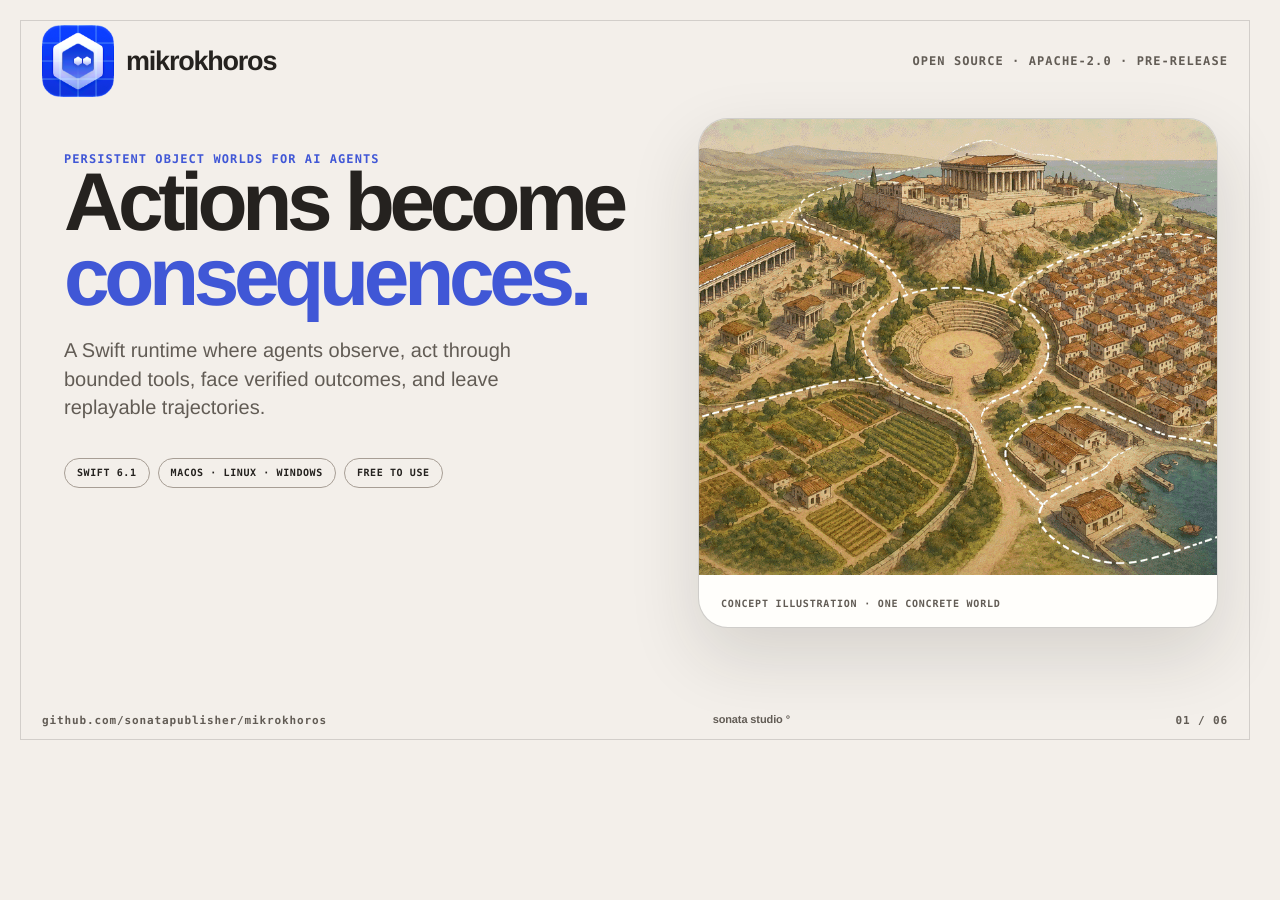
==== marketing/product-hunt/index.html @ 6857618b "Add mikrokhoros Product Hunt gallery drafts" ====
<!doctype html>
<html lang="en">
  <head>
    <meta charset="utf-8" />
    <meta name="viewport" content="width=1270, initial-scale=1" />
    <meta name="color-scheme" content="light" />
    <meta name="robots" content="noindex, nofollow" />
    <link rel="icon" href="data:," />
    <title>mikrokhoros Product Hunt gallery draft</title>
    <link rel="stylesheet" href="./styles.css" />
  </head>
  <body>
    <main class="gallery" aria-label="mikrokhoros Product Hunt gallery drafts">
      <article class="frame frame--hero" data-frame="1" aria-labelledby="frame-1-title">
        <header class="frame-header">
          <div class="product-mark" aria-label="mikrokhoros">
            <img
              class="product-icon"
              src="../../assets/mikrokhoros-logo.png"
              alt="mikrokhoros geometric blue icon"
            />
            <span class="product-wordmark">mikrokhoros</span>
          </div>
          <p class="status-line">OPEN SOURCE · APACHE-2.0 · PRE-RELEASE</p>
        </header>

        <section class="hero-copy">
          <p class="eyebrow">PERSISTENT OBJECT WORLDS FOR AI AGENTS</p>
          <h1 id="frame-1-title">Actions become<br /><span>consequences.</span></h1>
          <p class="lede">
            A Swift runtime where agents observe, act through bounded tools,
            face verified outcomes, and leave replayable trajectories.
          </p>
          <div class="fact-row" aria-label="Product facts">
            <span>SWIFT 6.1</span>
            <span>MACOS · LINUX · WINDOWS</span>
            <span>FREE TO USE</span>
          </div>
        </section>

        <figure class="hero-world">
          <img
            src="../../assets/mikrokhoros-world-map.png"
            alt="Illustrated persistent world with connected facilities, neighborhoods, cultivated areas, an amphitheatre, and a harbor"
          />
          <figcaption>CONCEPT ILLUSTRATION · ONE CONCRETE WORLD</figcaption>
        </figure>

        <footer class="frame-footer">
          <span class="canonical-lowercase">github.com/sonatapublisher/mikrokhoros</span>
          <span class="studio-signature">sonata studio °</span>
          <span>01 / 06</span>
        </footer>
      </article>

      <article class="frame frame--loop" data-frame="2" aria-labelledby="frame-2-title" hidden>
        <header class="frame-header frame-header--inverse">
          <div class="product-mark product-mark--inverse" aria-label="mikrokhoros">
            <img
              class="product-icon product-icon--small"
              src="../../assets/mikrokhoros-logo.png"
              alt="mikrokhoros geometric blue icon"
            />
            <span class="product-wordmark">mikrokhoros</span>
          </div>
          <p class="status-line">THE AGENT LOOP</p>
        </header>

        <section class="loop-intro">
          <p class="eyebrow eyebrow--inverse">THE WORLD IS THE AUTHORITY</p>
          <h1 id="frame-2-title">Agents act.<br />Worlds answer.</h1>
          <p class="lede lede--inverse">
            Each turn begins from current world state and ends in a validated,
            persistent transition.
          </p>
        </section>

        <ol class="loop-diagram" aria-label="mikrokhoros agent loop">
          <li>
            <span class="loop-index">01</span>
            <strong>Observe</strong>
            <small>Partial world context</small>
          </li>
          <li>
            <span class="loop-index">02</span>
            <strong>Plan</strong>
            <small>One concrete next step</small>
          </li>
          <li>
            <span class="loop-index">03</span>
            <strong>Act</strong>
            <small>Bounded object tools</small>
          </li>
          <li>
            <span class="loop-index">04</span>
            <strong>Verify</strong>
            <small>Authoritative transition</small>
          </li>
          <li>
            <span class="loop-index">05</span>
            <strong>Continue</strong>
            <small>Replay and adaptation</small>
          </li>
        </ol>

        <p class="loop-line" aria-hidden="true">
          OBSERVATION → PLAN → BOUNDED ACTION → VERIFIED STATE → NEXT OBSERVATION
        </p>

        <footer class="frame-footer frame-footer--inverse">
          <span>EXPLICIT AUTHORITY · RECOVERABLE CONSEQUENCES</span>
          <span class="studio-signature">sonata studio °</span>
          <span>02 / 06</span>
        </footer>
      </article>

      <article class="frame frame--world" data-frame="3" aria-labelledby="frame-3-title" hidden>
        <header class="frame-header frame-header--over-image">
          <div class="product-mark product-mark--compact" aria-label="mikrokhoros">
            <img
              class="product-icon product-icon--small"
              src="../../assets/mikrokhoros-logo.png"
              alt="mikrokhoros geometric blue icon"
            />
            <span class="product-wordmark">mikrokhoros</span>
          </div>
          <p class="status-line">PERSISTENT WORLD STRUCTURE</p>
        </header>

        <figure class="world-figure">
          <img
            src="../../assets/mikrokhoros-world-map.png"
            alt="Illustrated persistent world divided into connected local areas with facilities, paths, resources, and a harbor"
          />
        </figure>

        <section class="world-copy">
          <p class="eyebrow">SMALL WORLDS · CONCRETE STATE</p>
          <h1 id="frame-3-title">A place an agent<br />can understand.</h1>
          <p>
            Locality, possession, containment, resources, and access are part of
            the world—not background decoration.
          </p>
          <ul class="world-facts" aria-label="Persistent world properties">
            <li><span>01</span> Facilities and neighborhoods</li>
            <li><span>02</span> Shared paths and coordinates</li>
            <li><span>03</span> Objects with identity and state</li>
            <li><span>04</span> Durable records and outcomes</li>
          </ul>
        </section>

        <footer class="frame-footer frame-footer--over-image">
          <span>CONCEPT ILLUSTRATION</span>
          <span class="studio-signature">sonata studio °</span>
          <span>03 / 06</span>
        </footer>
      </article>

      <article class="frame frame--objects" data-frame="4" aria-labelledby="frame-4-title" hidden>
        <header class="frame-header">
          <div class="product-mark product-mark--compact" aria-label="mikrokhoros">
            <img
              class="product-icon product-icon--small"
              src="../../assets/mikrokhoros-logo.png"
              alt="mikrokhoros geometric blue icon"
            />
            <span class="product-wordmark">mikrokhoros</span>
          </div>
          <p class="status-line">THE OBJECT MODEL</p>
        </header>

        <section class="objects-title">
          <p class="eyebrow">FROM DEFINITION TO CONCRETE STATE</p>
          <h1 id="frame-4-title">Objects are<br />first-class.</h1>
          <p>
            Reusable behavior becomes a user-owned source, then an independent
            world object with its own identity, placement, and history.
          </p>
        </section>

        <ol class="object-flow" aria-label="mikrokhoros object lifecycle">
          <li>
            <span class="object-number">01</span>
            <strong>Object SDK</strong>
            <small>APIs · schemas · contracts</small>
          </li>
          <li>
            <span class="object-number">02</span>
            <strong>Package</strong>
            <small>Versioned reusable behavior</small>
          </li>
          <li>
            <span class="object-number">03</span>
            <strong>Inventory</strong>
            <small>User-owned source</small>
          </li>
          <li>
            <span class="object-number">04</span>
            <strong>World object</strong>
            <small>Independent concrete instance</small>
          </li>
        </ol>

        <div class="object-traits" aria-label="World object properties">
          <span>IDENTITY</span>
          <span>STATE</span>
          <span>AUTHORITY</span>
          <span>LINEAGE</span>
          <span>DURABLE RECORDS</span>
        </div>

        <footer class="frame-footer">
          <span>OBJECT SDK → PACKAGE → INVENTORY → WORLD OBJECT</span>
          <span class="studio-signature">sonata studio °</span>
          <span>04 / 06</span>
        </footer>
      </article>

      <article class="frame frame--surfaces" data-frame="5" aria-labelledby="frame-5-title" hidden>
        <header class="frame-header">
          <div class="product-mark product-mark--compact" aria-label="mikrokhoros">
            <img
              class="product-icon product-icon--small"
              src="../../assets/mikrokhoros-logo.png"
              alt="mikrokhoros geometric blue icon"
            />
            <span class="product-wordmark">mikrokhoros</span>
          </div>
          <p class="status-line">PRE-RELEASE · ONE NATIVE RUNTIME</p>
        </header>

        <section class="surfaces-copy">
          <p class="eyebrow">TWO HUMAN SURFACES</p>
          <h1 id="frame-5-title">Full CLI.<br />Local Web.</h1>
          <p>
            The <code class="inline-code">khoros</code> executable owns both interfaces over the same runtime,
            command engine, and persistent product state.
          </p>
          <pre class="terminal" aria-label="Commands to initialize and open a local world"><code><span>$</span> make install
<span>$</span> khoros init
<span>$</span> khoros web</code></pre>
          <p class="surface-note">MACOS + LINUX QUICK START · WINDOWS VIA POWERSHELL</p>
        </section>

        <figure class="interface-figure">
          <div class="interface-chrome" aria-hidden="true">
            <span></span><span></span><span></span>
            <b>127.0.0.1 · LOCAL</b>
          </div>
          <img
            src="../../docs/assets/design-v2-template-view.png"
            alt="mikrokhoros Web design reference showing the default-khoros template and its five components"
          />
          <figcaption><span>mikrokhoros</span> Web · product interface reference</figcaption>
        </figure>

        <footer class="frame-footer">
          <span>NATIVE LOOPBACK BROWSER INTERFACE</span>
          <span class="studio-signature">sonata studio °</span>
          <span>05 / 06</span>
        </footer>
      </article>

      <article class="frame frame--open" data-frame="6" aria-labelledby="frame-6-title" hidden>
        <header class="frame-header frame-header--inverse">
          <div class="product-mark product-mark--inverse" aria-label="mikrokhoros">
            <img
              class="product-icon product-icon--small"
              src="../../assets/mikrokhoros-logo.png"
              alt="mikrokhoros geometric blue icon"
            />
            <span class="product-wordmark">mikrokhoros</span>
          </div>
          <p class="status-line">SOURCE-PUBLIC · PRE-RELEASE</p>
        </header>

        <section class="open-copy">
          <p class="eyebrow eyebrow--inverse">APACHE-2.0</p>
          <h1 id="frame-6-title">Open source.<br /><span>Free to use.</span></h1>
          <p class="lede lede--inverse">
            Build a local world, inspect the runtime, create object packages,
            and help shape the project in public.
          </p>
          <div class="platform-strip" aria-label="Supported platforms">
            <span>SWIFT 6.1</span>
            <span>MACOS 13+</span>
            <span>LINUX</span>
            <span>WINDOWS</span>
          </div>
        </section>

        <aside class="open-action" aria-label="View source and start a local world">
          <img
            src="../../assets/mikrokhoros-logo.png"
            alt="mikrokhoros geometric blue icon"
          />
          <p>VIEW SOURCE</p>
          <strong>github.com/<br />sonatapublisher/<br />mikrokhoros</strong>
          <pre><code><span># macOS + Linux quick start</span>
make install
khoros init
khoros web</code></pre>
        </aside>

        <footer class="frame-footer frame-footer--inverse">
          <span>PUBLIC SOURCE · APACHE-2.0</span>
          <span class="studio-signature">sonata studio °</span>
          <span>06 / 06</span>
        </footer>
      </article>
    </main>

    <script>
      const requestedFrame = new URLSearchParams(window.location.search).get("frame") || "1";
      const frame = /^[1-6]$/.test(requestedFrame) ? requestedFrame : "1";
      for (const candidate of document.querySelectorAll("[data-frame]")) {
        candidate.hidden = candidate.dataset.frame !== frame;
      }
      document.documentElement.dataset.frame = frame;
      document.title = `mikrokhoros Product Hunt gallery draft ${frame}`;
    </script>
  </body>
</html>
---- marketing/product-hunt/styles.css ----
:root {
  color-scheme: light;
  --canvas: #f3efea;
  --paper: #fffefb;
  --surface: #f8f5f1;
  --line: #cfc7be;
  --line-strong: #a79e95;
  --ink: #25221f;
  --ink-soft: #625c55;
  --blue: #4057d6;
  --blue-bright: #246bfe;
  --blue-soft: #e4e8ff;
  --lime: #d7ff52;
  --sans: -apple-system, BlinkMacSystemFont, "Segoe UI", Helvetica, Arial, sans-serif;
  --mono: ui-monospace, "SFMono-Regular", "Cascadia Mono", "Segoe UI Mono", Consolas, monospace;
}

* {
  box-sizing: border-box;
}

html,
body {
  width: 1270px;
  height: 760px;
  margin: 0;
  overflow: hidden;
  background: var(--canvas);
}

body {
  color: var(--ink);
  font-family: var(--sans);
  -webkit-font-smoothing: antialiased;
  text-rendering: geometricPrecision;
}

[hidden] {
  display: none !important;
}

.gallery,
.frame {
  width: 1270px;
  height: 760px;
}

.frame {
  position: relative;
  overflow: hidden;
  background: var(--canvas);
}

.frame::before {
  position: absolute;
  inset: 20px;
  pointer-events: none;
  content: "";
  border: 1px solid rgba(37, 34, 31, 0.16);
}

.frame-header,
.frame-footer {
  position: absolute;
  z-index: 20;
  right: 42px;
  left: 42px;
  display: flex;
  align-items: center;
  justify-content: space-between;
}

.frame-header {
  top: 34px;
  height: 54px;
}

.frame-footer {
  bottom: 30px;
  height: 20px;
  color: var(--ink-soft);
  font-family: var(--mono);
  font-size: 11px;
  font-weight: 600;
  letter-spacing: 0.08em;
  text-transform: uppercase;
}

.product-mark {
  display: inline-flex;
  align-items: center;
  gap: 12px;
}

.product-icon {
  width: 72px;
  height: 72px;
  object-fit: contain;
}

.product-icon--small {
  width: 40px;
  height: 40px;
}

.product-wordmark {
  font-size: 27px;
  font-weight: 680;
  letter-spacing: -0.045em;
}

.product-mark--compact .product-wordmark {
  font-size: 24px;
}

.status-line,
.eyebrow {
  margin: 0;
  font-family: var(--mono);
  font-size: 12px;
  font-weight: 700;
  letter-spacing: 0.09em;
  text-transform: uppercase;
}

.status-line {
  color: var(--ink-soft);
}

.eyebrow {
  color: var(--blue);
}

.studio-signature {
  font-family: var(--sans);
  font-weight: 650;
  letter-spacing: -0.01em;
  text-transform: lowercase;
}

.canonical-lowercase {
  text-transform: lowercase;
}

h1,
p,
figure,
ol,
ul,
pre {
  margin-top: 0;
}

h1 {
  margin-bottom: 22px;
  font-size: 82px;
  font-weight: 760;
  letter-spacing: -0.065em;
  line-height: 0.91;
}

.lede {
  max-width: 490px;
  margin-bottom: 0;
  color: var(--ink-soft);
  font-size: 20px;
  line-height: 1.42;
}

.inline-code {
  font-family: var(--mono);
  font-size: 0.9em;
}

.frame--hero .hero-copy {
  position: absolute;
  z-index: 5;
  top: 152px;
  left: 64px;
  width: 610px;
}

.frame--hero h1 span {
  color: var(--blue);
}

.frame--hero .hero-world {
  position: absolute;
  top: 118px;
  right: 52px;
  width: 520px;
  height: 510px;
  margin: 0;
  overflow: hidden;
  background: var(--paper);
  border: 1px solid rgba(37, 34, 31, 0.22);
  border-radius: 30px;
  box-shadow: 0 28px 70px rgba(37, 34, 31, 0.14);
}

.frame--hero .hero-world img {
  width: 100%;
  height: 456px;
  object-fit: cover;
}

.frame--hero .hero-world figcaption {
  height: 54px;
  padding: 19px 22px 0;
  color: var(--ink-soft);
  font-family: var(--mono);
  font-size: 10px;
  font-weight: 700;
  letter-spacing: 0.08em;
}

.fact-row {
  display: flex;
  flex-wrap: wrap;
  gap: 8px;
  margin-top: 36px;
}

.fact-row span,
.platform-strip span {
  padding: 9px 12px 8px;
  font-family: var(--mono);
  font-size: 10px;
  font-weight: 800;
  letter-spacing: 0.06em;
  border: 1px solid var(--line-strong);
  border-radius: 999px;
}

.frame--loop,
.frame--open {
  color: #ffffff;
  background: var(--blue);
}

.frame--loop::before,
.frame--open::before {
  border-color: rgba(255, 255, 255, 0.3);
}

.frame-header--inverse .status-line,
.frame-footer--inverse,
.product-mark--inverse,
.eyebrow--inverse,
.lede--inverse {
  color: #ffffff;
}

.frame--loop .product-icon--small,
.frame--open .product-icon--small {
  border: 1px solid rgba(255, 255, 255, 0.56);
  border-radius: 12px;
}

.loop-intro {
  position: absolute;
  top: 140px;
  left: 64px;
  width: 480px;
}

.loop-intro h1 {
  font-size: 76px;
}

.loop-diagram {
  position: absolute;
  top: 152px;
  right: 54px;
  display: grid;
  width: 590px;
  height: 430px;
  padding: 0;
  list-style: none;
  grid-template-columns: 1fr 1fr;
  grid-template-rows: 1fr 1fr 1fr;
  border-top: 1px solid rgba(255, 255, 255, 0.5);
  border-left: 1px solid rgba(255, 255, 255, 0.5);
}

.loop-diagram li {
  position: relative;
  display: grid;
  align-content: end;
  min-width: 0;
  padding: 22px;
  border-right: 1px solid rgba(255, 255, 255, 0.5);
  border-bottom: 1px solid rgba(255, 255, 255, 0.5);
}

.loop-diagram li:nth-child(5) {
  color: var(--ink);
  background: var(--lime);
  grid-column: 1 / -1;
}

.loop-index {
  position: absolute;
  top: 16px;
  right: 18px;
  font-family: var(--mono);
  font-size: 11px;
}

.loop-diagram strong {
  font-size: 29px;
  letter-spacing: -0.04em;
}

.loop-diagram small {
  margin-top: 5px;
  font-family: var(--mono);
  font-size: 10px;
  letter-spacing: 0.04em;
  text-transform: uppercase;
}

.loop-line {
  position: absolute;
  bottom: 77px;
  left: 64px;
  margin: 0;
  font-family: var(--mono);
  font-size: 11px;
  font-weight: 700;
  letter-spacing: 0.06em;
}

.frame--world {
  background: #1d1c1a;
}

.frame--world::before {
  z-index: 30;
  border-color: rgba(255, 255, 255, 0.28);
}

.frame-header--over-image,
.frame-footer--over-image {
  color: #ffffff;
}

.frame-header--over-image .status-line,
.frame-footer--over-image {
  color: rgba(255, 255, 255, 0.85);
}

.frame-header--over-image .product-mark {
  padding: 6px 12px 6px 7px;
  background: rgba(20, 20, 18, 0.76);
  border: 1px solid rgba(255, 255, 255, 0.28);
  border-radius: 16px;
}

.world-figure {
  position: absolute;
  inset: 0 470px 0 0;
  margin: 0;
}

.world-figure::after {
  position: absolute;
  inset: 0;
  pointer-events: none;
  content: "";
  background: rgba(18, 18, 16, 0.12);
}

.world-figure img {
  width: 100%;
  height: 100%;
  object-fit: cover;
}

.world-copy {
  position: absolute;
  top: 0;
  right: 0;
  bottom: 0;
  width: 470px;
  padding: 138px 54px 76px 48px;
  color: #ffffff;
  background: #25221f;
}

.world-copy h1 {
  margin-top: 18px;
  font-size: 58px;
}

.world-copy > p:not(.eyebrow) {
  color: #d5cec7;
  font-size: 17px;
  line-height: 1.45;
}

.world-facts {
  display: grid;
  gap: 0;
  padding: 0;
  margin: 28px 0 0;
  list-style: none;
  border-top: 1px solid rgba(255, 255, 255, 0.28);
}

.world-facts li {
  display: flex;
  gap: 14px;
  align-items: center;
  min-height: 52px;
  font-size: 14px;
  border-bottom: 1px solid rgba(255, 255, 255, 0.28);
}

.world-facts span {
  color: var(--lime);
  font-family: var(--mono);
  font-size: 10px;
}

.frame--objects {
  background: var(--paper);
}

.objects-title {
  position: absolute;
  top: 142px;
  left: 64px;
  width: 410px;
}

.objects-title h1 {
  margin-top: 16px;
  font-size: 68px;
}

.objects-title > p:not(.eyebrow) {
  color: var(--ink-soft);
  font-size: 17px;
  line-height: 1.5;
}

.object-flow {
  position: absolute;
  top: 144px;
  right: 54px;
  display: grid;
  width: 674px;
  height: 394px;
  padding: 0;
  margin: 0;
  list-style: none;
  grid-template-columns: 1fr 1fr;
  border-top: 1px solid var(--line-strong);
  border-left: 1px solid var(--line-strong);
}

.object-flow li {
  position: relative;
  display: grid;
  align-content: end;
  padding: 24px;
  background: var(--surface);
  border-right: 1px solid var(--line-strong);
  border-bottom: 1px solid var(--line-strong);
}

.object-flow li:last-child {
  color: #ffffff;
  background: var(--blue);
}

.object-flow strong {
  font-size: 29px;
  letter-spacing: -0.04em;
}

.object-flow small {
  margin-top: 7px;
  color: inherit;
  font-family: var(--mono);
  font-size: 10px;
  letter-spacing: 0.04em;
  text-transform: uppercase;
}

.object-number {
  position: absolute;
  top: 18px;
  right: 18px;
  color: var(--blue);
  font-family: var(--mono);
  font-size: 11px;
  font-weight: 800;
}

.object-flow li:last-child .object-number {
  color: var(--lime);
}

.object-traits {
  position: absolute;
  right: 54px;
  bottom: 100px;
  display: flex;
  gap: 8px;
  width: 674px;
}

.object-traits span {
  flex: 1;
  padding: 10px 8px 9px;
  color: var(--ink-soft);
  font-family: var(--mono);
  font-size: 9px;
  font-weight: 800;
  text-align: center;
  border: 1px solid var(--line);
  border-radius: 999px;
}

.frame--surfaces {
  background: var(--canvas);
}

.surfaces-copy {
  position: absolute;
  top: 140px;
  left: 64px;
  width: 420px;
}

.surfaces-copy h1 {
  margin-top: 16px;
  font-size: 69px;
}

.surfaces-copy > p:not(.eyebrow):not(.surface-note) {
  color: var(--ink-soft);
  font-size: 17px;
  line-height: 1.5;
}

.terminal {
  margin: 28px 0 0;
  padding: 20px 22px;
  color: #ffffff;
  font-family: var(--mono);
  font-size: 15px;
  line-height: 1.75;
  background: var(--ink);
  border: 1px solid #000000;
  border-radius: 18px;
}

.terminal span {
  color: var(--lime);
}

.surface-note {
  margin-top: 14px;
  color: var(--ink-soft);
  font-family: var(--mono);
  font-size: 10px;
  font-weight: 800;
  letter-spacing: 0.08em;
}

.interface-figure {
  position: absolute;
  top: 130px;
  right: 46px;
  width: 700px;
  height: 510px;
  margin: 0;
  overflow: hidden;
  background: #ffffff;
  border: 1px solid var(--line-strong);
  border-radius: 28px;
  box-shadow: 0 28px 72px rgba(37, 34, 31, 0.16);
}

.interface-figure img {
  width: 700px;
  height: 466px;
  object-fit: cover;
  object-position: left top;
}

.interface-chrome {
  display: flex;
  gap: 6px;
  align-items: center;
  height: 34px;
  padding: 0 14px;
  background: var(--surface);
  border-bottom: 1px solid var(--line);
}

.interface-chrome span {
  width: 8px;
  height: 8px;
  background: var(--line-strong);
  border-radius: 50%;
}

.interface-chrome b {
  margin-left: auto;
  color: var(--ink-soft);
  font-family: var(--mono);
  font-size: 9px;
  letter-spacing: 0.08em;
}

.interface-figure figcaption {
  position: absolute;
  right: 0;
  bottom: 0;
  left: 0;
  height: 44px;
  padding: 15px 16px 0;
  color: var(--ink-soft);
  font-family: var(--mono);
  font-size: 9px;
  font-weight: 800;
  letter-spacing: 0.07em;
  background: #ffffff;
  border-top: 1px solid var(--line);
}

.interface-figure figcaption span {
  text-transform: lowercase;
}

.open-copy {
  position: absolute;
  top: 148px;
  left: 64px;
  width: 620px;
}

.open-copy h1 {
  margin-top: 17px;
  font-size: 86px;
}

.open-copy h1 span {
  color: var(--lime);
}

.platform-strip {
  display: flex;
  gap: 8px;
  margin-top: 34px;
}

.platform-strip span {
  color: #ffffff;
  border-color: rgba(255, 255, 255, 0.55);
}

.open-action {
  position: absolute;
  top: 125px;
  right: 58px;
  width: 380px;
  height: 520px;
  padding: 34px;
  color: var(--ink);
  background: var(--paper);
  border: 1px solid rgba(255, 255, 255, 0.65);
  border-radius: 32px;
  box-shadow: 0 30px 75px rgba(18, 22, 58, 0.35);
}

.open-action img {
  width: 96px;
  height: 96px;
}

.open-action p {
  margin: 28px 0 9px;
  color: var(--blue);
  font-family: var(--mono);
  font-size: 11px;
  font-weight: 800;
  letter-spacing: 0.08em;
}

.open-action strong {
  display: block;
  font-size: 30px;
  letter-spacing: -0.04em;
  line-height: 1.02;
}

.open-action pre {
  position: absolute;
  right: 34px;
  bottom: 34px;
  left: 34px;
  padding: 17px 18px;
  color: #ffffff;
  font-family: var(--mono);
  font-size: 13px;
  line-height: 1.55;
  background: var(--ink);
  border-radius: 16px;
}

.open-action pre span {
  color: var(--lime);
}

@media print {
  @page {
    size: 1270px 760px;
    margin: 0;
  }
}
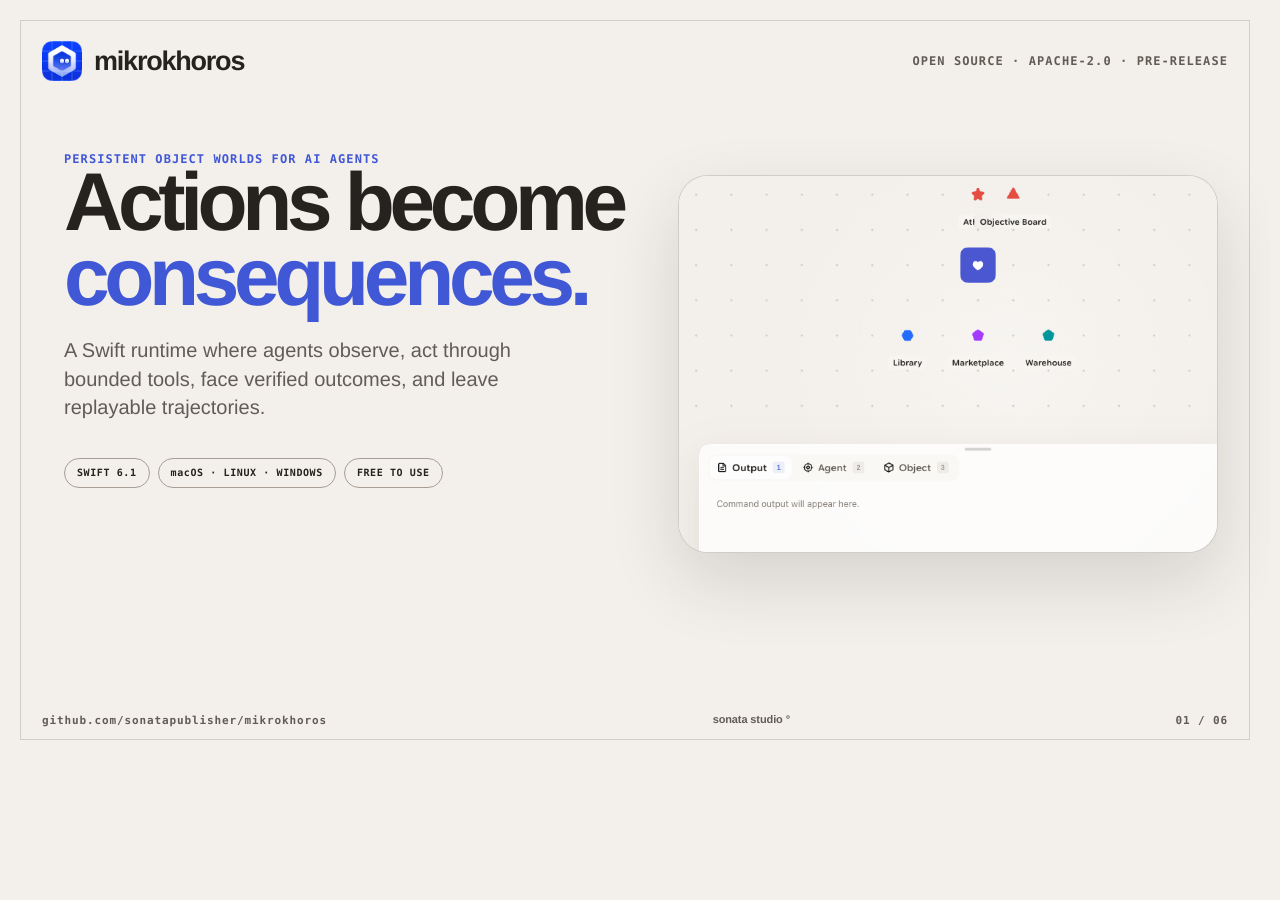
==== commit d5f948db: "Use real mikrokhoros product captures" ====
--- a/marketing/product-hunt/index.html
+++ b/marketing/product-hunt/index.html
@@ -15,7 +15,7 @@
         <header class="frame-header">
           <div class="product-mark" aria-label="mikrokhoros">
             <img
-              class="product-icon"
+              class="product-icon product-icon--small"
               src="../../assets/mikrokhoros-logo.png"
               alt="mikrokhoros geometric blue icon"
             />
@@ -33,17 +33,17 @@
           </p>
           <div class="fact-row" aria-label="Product facts">
             <span>SWIFT 6.1</span>
-            <span>MACOS · LINUX · WINDOWS</span>
+            <span class="canonical-platform-case">macOS · LINUX · WINDOWS</span>
             <span>FREE TO USE</span>
           </div>
         </section>
 
         <figure class="hero-world">
           <img
-            src="../../assets/mikrokhoros-world-map.png"
-            alt="Illustrated persistent world with connected facilities, neighborhoods, cultivated areas, an amphitheatre, and a harbor"
+            src="./captures/runtime-world.png"
+            alt="Captured mikrokhoros Web World view showing the initialized default-khoros world, one agent, and five named facilities"
           />
-          <figcaption>CONCEPT ILLUSTRATION · ONE CONCRETE WORLD</figcaption>
+          <figcaption>CAPTURED PRE-RELEASE BUILD · DEFAULT-KHOROS WORLD</figcaption>
         </figure>
 
         <footer class="frame-footer">
@@ -129,8 +129,8 @@
 
         <figure class="world-figure">
           <img
-            src="../../assets/mikrokhoros-world-map.png"
-            alt="Illustrated persistent world divided into connected local areas with facilities, paths, resources, and a harbor"
+            src="./captures/runtime-templates.png"
+            alt="Captured mikrokhoros Web Templates view showing the trusted default-khoros template, nine object placements, packages, and coordinates"
           />
         </figure>
 
@@ -150,7 +150,7 @@
         </section>
 
         <footer class="frame-footer frame-footer--over-image">
-          <span>CONCEPT ILLUSTRATION</span>
+          <span>CAPTURED PRE-RELEASE BUILD · TEMPLATES</span>
           <span class="studio-signature">sonata studio °</span>
           <span>03 / 06</span>
         </footer>
@@ -239,19 +239,15 @@
           <pre class="terminal" aria-label="Commands to initialize and open a local world"><code><span>$</span> make install
 <span>$</span> khoros init
 <span>$</span> khoros web</code></pre>
-          <p class="surface-note">MACOS + LINUX QUICK START · WINDOWS VIA POWERSHELL</p>
+          <p class="surface-note canonical-platform-case">macOS + LINUX QUICK START · WINDOWS VIA POWERSHELL</p>
         </section>
 
         <figure class="interface-figure">
-          <div class="interface-chrome" aria-hidden="true">
-            <span></span><span></span><span></span>
-            <b>127.0.0.1 · LOCAL</b>
-          </div>
           <img
-            src="../../docs/assets/design-v2-template-view.png"
-            alt="mikrokhoros Web design reference showing the default-khoros template and its five components"
+            src="./captures/runtime-object-menu.png"
+            alt="Captured mikrokhoros Web World view with the Athena object action menu open over the initialized default-khoros world"
           />
-          <figcaption><span>mikrokhoros</span> Web · product interface reference</figcaption>
+          <figcaption><span>mikrokhoros</span> Web · captured pre-release build</figcaption>
         </figure>
 
         <footer class="frame-footer">
@@ -283,7 +279,7 @@
           </p>
           <div class="platform-strip" aria-label="Supported platforms">
             <span>SWIFT 6.1</span>
-            <span>MACOS 13+</span>
+            <span class="canonical-platform-case">macOS 13+</span>
             <span>LINUX</span>
             <span>WINDOWS</span>
           </div>
--- a/marketing/product-hunt/styles.css
+++ b/marketing/product-hunt/styles.css
@@ -186,10 +186,10 @@
 
 .frame--hero .hero-world {
   position: absolute;
-  top: 118px;
+  top: 175px;
   right: 52px;
-  width: 520px;
-  height: 510px;
+  width: 540px;
+  height: 378px;
   margin: 0;
   overflow: hidden;
   background: var(--paper);
@@ -200,8 +200,10 @@
 
 .frame--hero .hero-world img {
   width: 100%;
-  height: 456px;
+  height: 324px;
   object-fit: cover;
+  transform: scale(1.72);
+  transform-origin: 65% 36%;
 }
 
 .frame--hero .hero-world figcaption {
@@ -359,22 +361,24 @@
 
 .world-figure {
   position: absolute;
-  inset: 0 470px 0 0;
+  top: 150px;
+  left: 42px;
+  width: 750px;
+  height: 449px;
   margin: 0;
-}
-
-.world-figure::after {
-  position: absolute;
-  inset: 0;
-  pointer-events: none;
-  content: "";
-  background: rgba(18, 18, 16, 0.12);
+  overflow: hidden;
+  background: var(--canvas);
+  border: 1px solid rgba(255, 255, 255, 0.34);
+  border-radius: 22px;
+  box-shadow: 0 28px 70px rgba(0, 0, 0, 0.28);
 }
 
 .world-figure img {
   width: 100%;
   height: 100%;
   object-fit: cover;
+  transform: scale(1.34);
+  transform-origin: 72% 42%;
 }
 
 .world-copy {
@@ -573,10 +577,10 @@
 
 .interface-figure {
   position: absolute;
-  top: 130px;
+  top: 142px;
   right: 46px;
   width: 700px;
-  height: 510px;
+  height: 490px;
   margin: 0;
   overflow: hidden;
   background: #ffffff;
@@ -587,34 +591,16 @@
 
 .interface-figure img {
   width: 700px;
-  height: 466px;
+  height: 446px;
   object-fit: cover;
-  object-position: left top;
-}
-
-.interface-chrome {
-  display: flex;
-  gap: 6px;
-  align-items: center;
-  height: 34px;
-  padding: 0 14px;
-  background: var(--surface);
-  border-bottom: 1px solid var(--line);
-}
-
-.interface-chrome span {
-  width: 8px;
-  height: 8px;
-  background: var(--line-strong);
-  border-radius: 50%;
-}
-
-.interface-chrome b {
-  margin-left: auto;
-  color: var(--ink-soft);
-  font-family: var(--mono);
-  font-size: 9px;
-  letter-spacing: 0.08em;
+  object-position: center top;
+  transform: scale(1.45);
+  transform-origin: 67% 36%;
+}
+
+.canonical-platform-case,
+.platform-strip .canonical-platform-case {
+  text-transform: none;
 }
 
 .interface-figure figcaption {
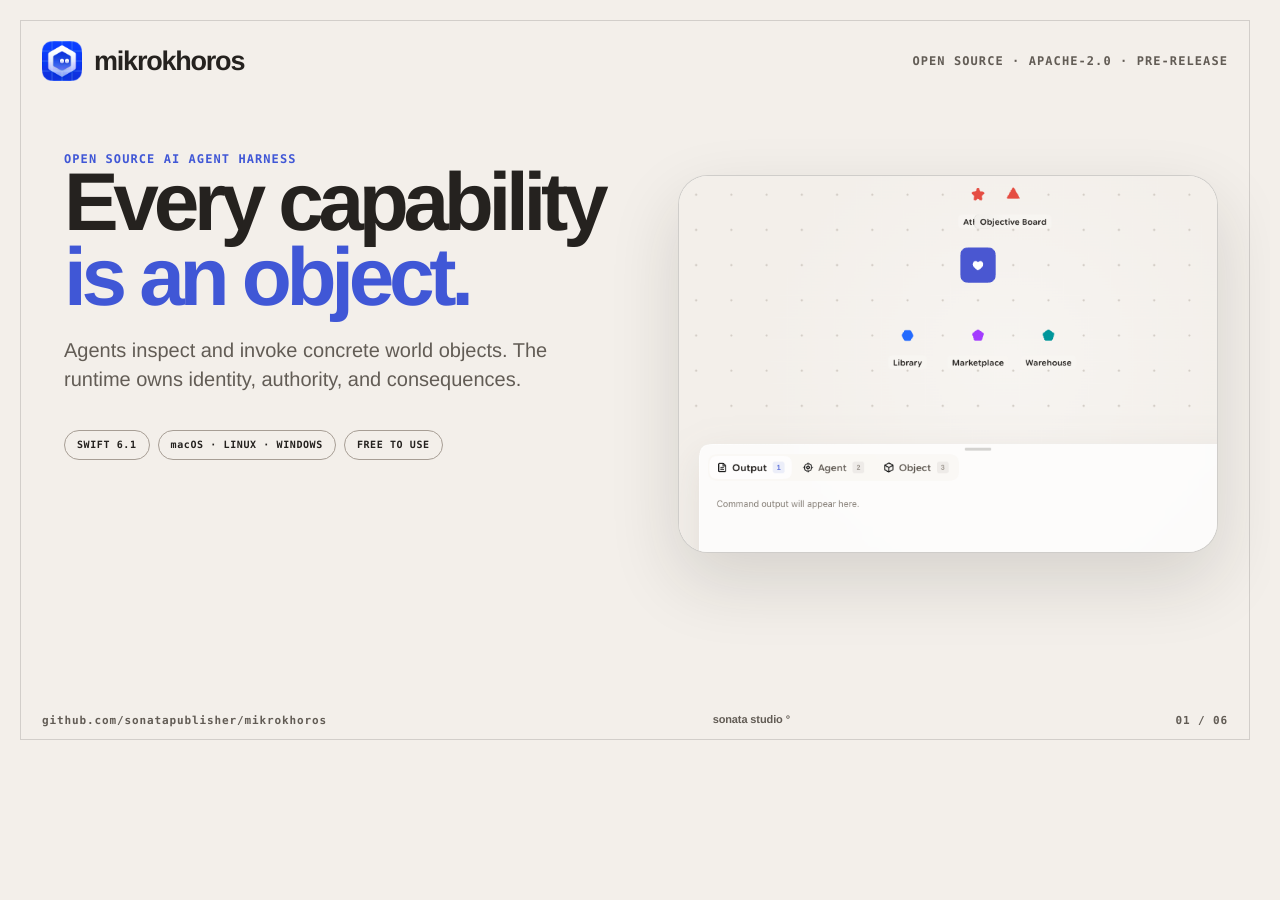
==== commit 8e8ddb0f: "Position mikrokhoros as an object-grounded agent harness" ====
--- a/marketing/product-hunt/index.html
+++ b/marketing/product-hunt/index.html
@@ -25,11 +25,11 @@
         </header>
 
         <section class="hero-copy">
-          <p class="eyebrow">PERSISTENT OBJECT WORLDS FOR AI AGENTS</p>
-          <h1 id="frame-1-title">Actions become<br /><span>consequences.</span></h1>
+          <p class="eyebrow">OPEN SOURCE AI AGENT HARNESS</p>
+          <h1 id="frame-1-title">Every capability<br /><span>is an object.</span></h1>
           <p class="lede">
-            A Swift runtime where agents observe, act through bounded tools,
-            face verified outcomes, and leave replayable trajectories.
+            Agents inspect and invoke concrete world objects. The runtime owns
+            identity, authority, and consequences.
           </p>
           <div class="fact-row" aria-label="Product facts">
             <span>SWIFT 6.1</span>
@@ -70,8 +70,8 @@
           <p class="eyebrow eyebrow--inverse">THE WORLD IS THE AUTHORITY</p>
           <h1 id="frame-2-title">Agents act.<br />Worlds answer.</h1>
           <p class="lede lede--inverse">
-            Each turn begins from current world state and ends in a validated,
-            persistent transition.
+            Each turn begins from authoritative object state and ends in a
+            validated, persistent transition.
           </p>
         </section>
 
@@ -89,7 +89,7 @@
           <li>
             <span class="loop-index">03</span>
             <strong>Act</strong>
-            <small>Bounded object tools</small>
+            <small>Bounded object capabilities</small>
           </li>
           <li>
             <span class="loop-index">04</span>
@@ -124,33 +124,33 @@
             />
             <span class="product-wordmark">mikrokhoros</span>
           </div>
-          <p class="status-line">PERSISTENT WORLD STRUCTURE</p>
+          <p class="status-line">OBJECT-FIRST WORLD STRUCTURE</p>
         </header>
 
         <figure class="world-figure">
           <img
-            src="./captures/runtime-templates.png"
-            alt="Captured mikrokhoros Web Templates view showing the trusted default-khoros template, nine object placements, packages, and coordinates"
+            src="./assets/persistent-world-visual.png"
+            alt="Conceptual visualization of a mikrokhoros persistent object world with one agent, five connected facilities, bounded perception, contained resources, and a replay trajectory"
           />
         </figure>
 
         <section class="world-copy">
-          <p class="eyebrow">SMALL WORLDS · CONCRETE STATE</p>
-          <h1 id="frame-3-title">A place an agent<br />can understand.</h1>
+          <p class="eyebrow">CONCRETE OBJECTS · CONCRETE STATE</p>
+          <h1 id="frame-3-title">A world the agent<br />can inspect.</h1>
           <p>
-            Locality, possession, containment, resources, and access are part of
-            the world—not background decoration.
+            Locality, possession, containment, resources, and access belong to
+            concrete objects the runtime can resolve and govern.
           </p>
           <ul class="world-facts" aria-label="Persistent world properties">
-            <li><span>01</span> Facilities and neighborhoods</li>
-            <li><span>02</span> Shared paths and coordinates</li>
-            <li><span>03</span> Objects with identity and state</li>
-            <li><span>04</span> Durable records and outcomes</li>
+            <li><span>01</span> Object identity and placement</li>
+            <li><span>02</span> Declared capabilities and authority</li>
+            <li><span>03</span> Possession and containment</li>
+            <li><span>04</span> Durable outcomes and trajectories</li>
           </ul>
         </section>
 
         <footer class="frame-footer frame-footer--over-image">
-          <span>CAPTURED PRE-RELEASE BUILD · TEMPLATES</span>
+          <span>CONCEPT VISUALIZATION · OBJECT-FIRST WORLD STRUCTURE</span>
           <span class="studio-signature">sonata studio °</span>
           <span>03 / 06</span>
         </footer>
@@ -170,11 +170,11 @@
         </header>
 
         <section class="objects-title">
-          <p class="eyebrow">FROM DEFINITION TO CONCRETE STATE</p>
-          <h1 id="frame-4-title">Objects are<br />first-class.</h1>
+          <p class="eyebrow">EVERY PERSISTENT CAPABILITY HAS AN OWNER</p>
+          <h1 id="frame-4-title">Objects are<br />the interface.</h1>
           <p>
-            Reusable behavior becomes a user-owned source, then an independent
-            world object with its own identity, placement, and history.
+            Reusable behavior becomes a concrete world object with its own
+            identity, state, placement, declared functions, and history.
           </p>
         </section>
 
@@ -204,9 +204,9 @@
         <div class="object-traits" aria-label="World object properties">
           <span>IDENTITY</span>
           <span>STATE</span>
+          <span>LOCATION</span>
           <span>AUTHORITY</span>
           <span>LINEAGE</span>
-          <span>DURABLE RECORDS</span>
         </div>
 
         <footer class="frame-footer">
@@ -274,8 +274,8 @@
           <p class="eyebrow eyebrow--inverse">APACHE-2.0</p>
           <h1 id="frame-6-title">Open source.<br /><span>Free to use.</span></h1>
           <p class="lede lede--inverse">
-            Build a local world, inspect the runtime, create object packages,
-            and help shape the project in public.
+            Build a local agent harness, create object packages, inspect the
+            runtime, and help shape the project in public.
           </p>
           <div class="platform-strip" aria-label="Supported platforms">
             <span>SWIFT 6.1</span>
--- a/marketing/product-hunt/styles.css
+++ b/marketing/product-hunt/styles.css
@@ -10,6 +10,7 @@
   --blue: #4057d6;
   --blue-bright: #246bfe;
   --blue-soft: #e4e8ff;
+  --blue-on-dark: #9eacff;
   --lime: #d7ff52;
   --sans: -apple-system, BlinkMacSystemFont, "Segoe UI", Helvetica, Arial, sans-serif;
   --mono: ui-monospace, "SFMono-Regular", "Cascadia Mono", "Segoe UI Mono", Consolas, monospace;
@@ -361,24 +362,21 @@
 
 .world-figure {
   position: absolute;
-  top: 150px;
-  left: 42px;
-  width: 750px;
-  height: 449px;
+  top: 0;
+  left: 0;
+  width: 800px;
+  height: 760px;
   margin: 0;
   overflow: hidden;
   background: var(--canvas);
-  border: 1px solid rgba(255, 255, 255, 0.34);
-  border-radius: 22px;
-  box-shadow: 0 28px 70px rgba(0, 0, 0, 0.28);
 }
 
 .world-figure img {
+  display: block;
   width: 100%;
   height: 100%;
   object-fit: cover;
-  transform: scale(1.34);
-  transform-origin: 72% 42%;
+  object-position: center;
 }
 
 .world-copy {
@@ -394,7 +392,11 @@
 
 .world-copy h1 {
   margin-top: 18px;
-  font-size: 58px;
+  font-size: 52px;
+}
+
+.frame--world .eyebrow {
+  color: var(--blue-on-dark);
 }
 
 .world-copy > p:not(.eyebrow) {
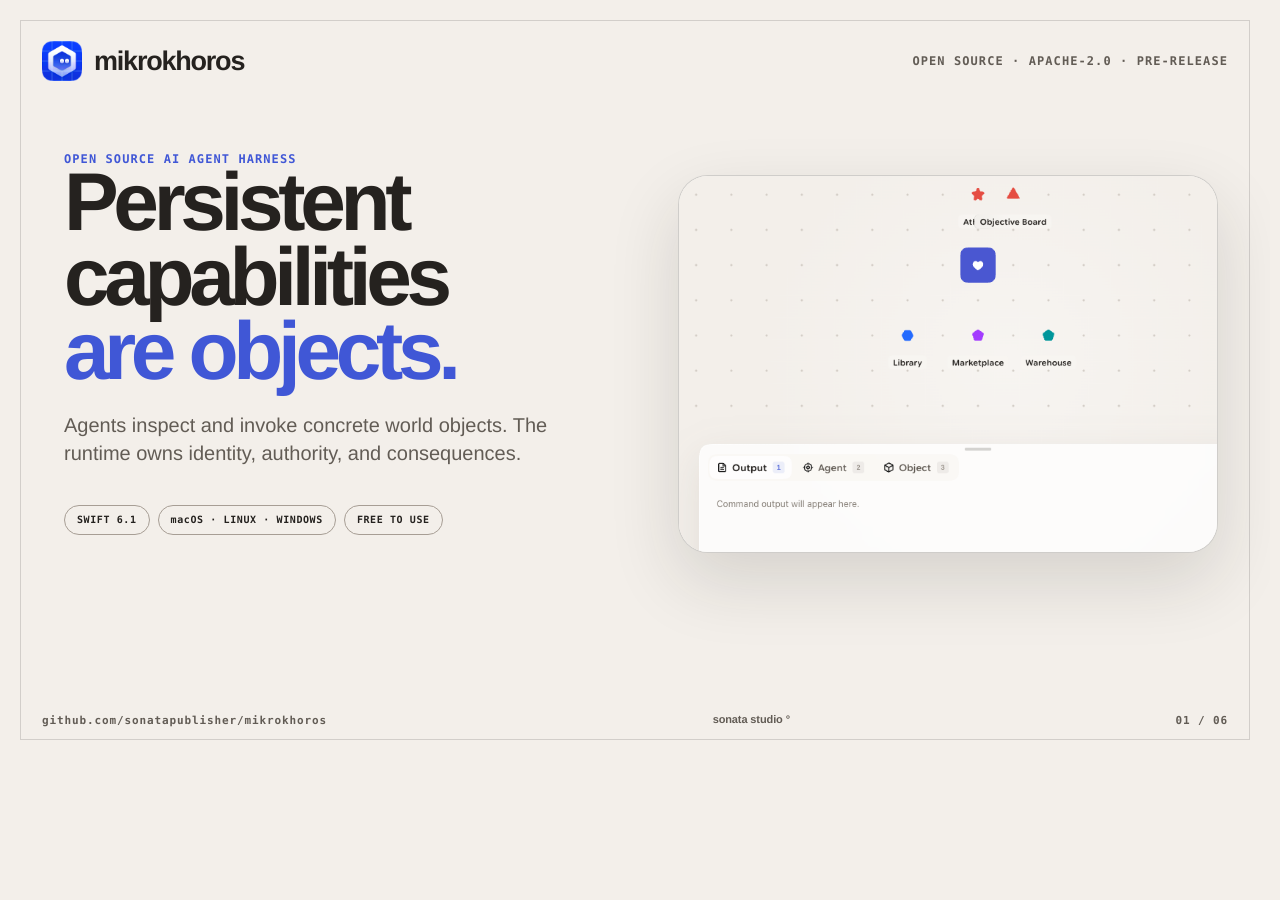
==== commit 9e30b931: "Clarify the object-first interaction boundary" ====
--- a/marketing/product-hunt/index.html
+++ b/marketing/product-hunt/index.html
@@ -26,7 +26,7 @@
 
         <section class="hero-copy">
           <p class="eyebrow">OPEN SOURCE AI AGENT HARNESS</p>
-          <h1 id="frame-1-title">Every capability<br /><span>is an object.</span></h1>
+          <h1 id="frame-1-title">Persistent capabilities<br /><span>are objects.</span></h1>
           <p class="lede">
             Agents inspect and invoke concrete world objects. The runtime owns
             identity, authority, and consequences.
